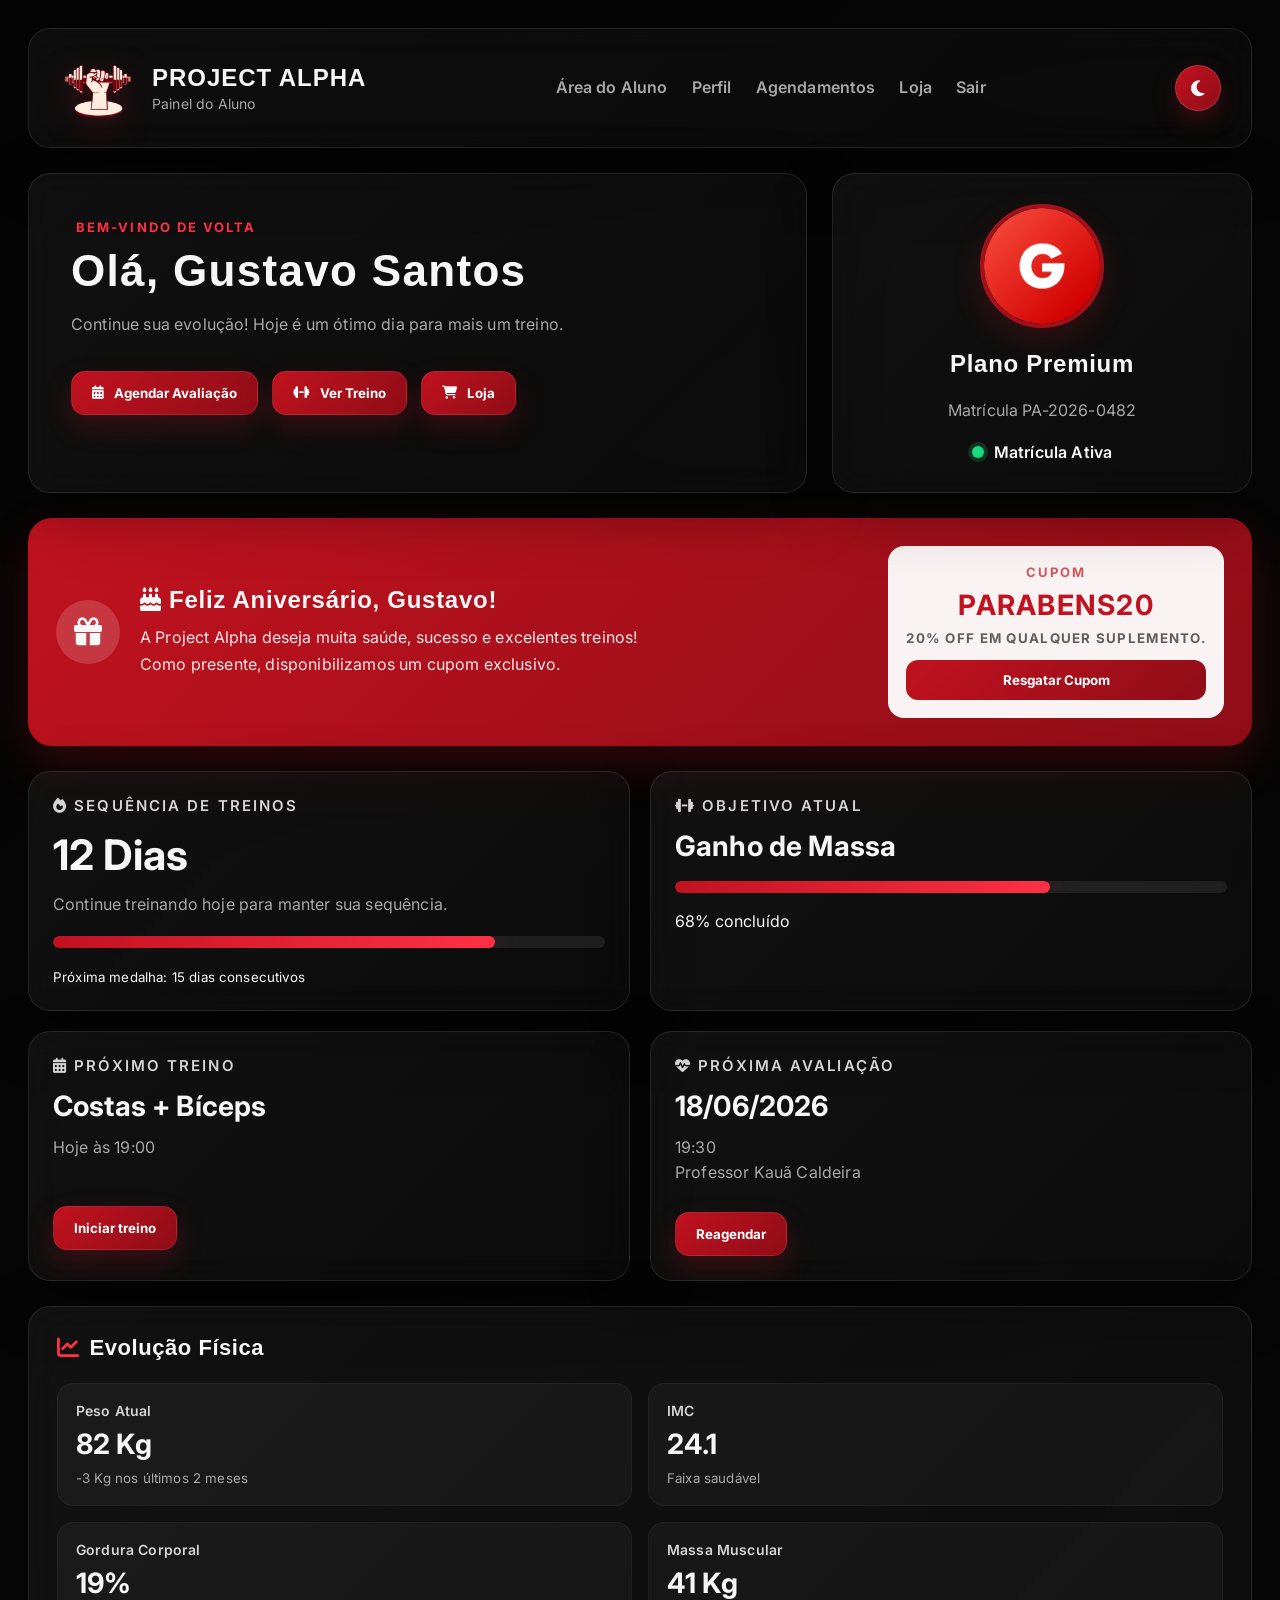
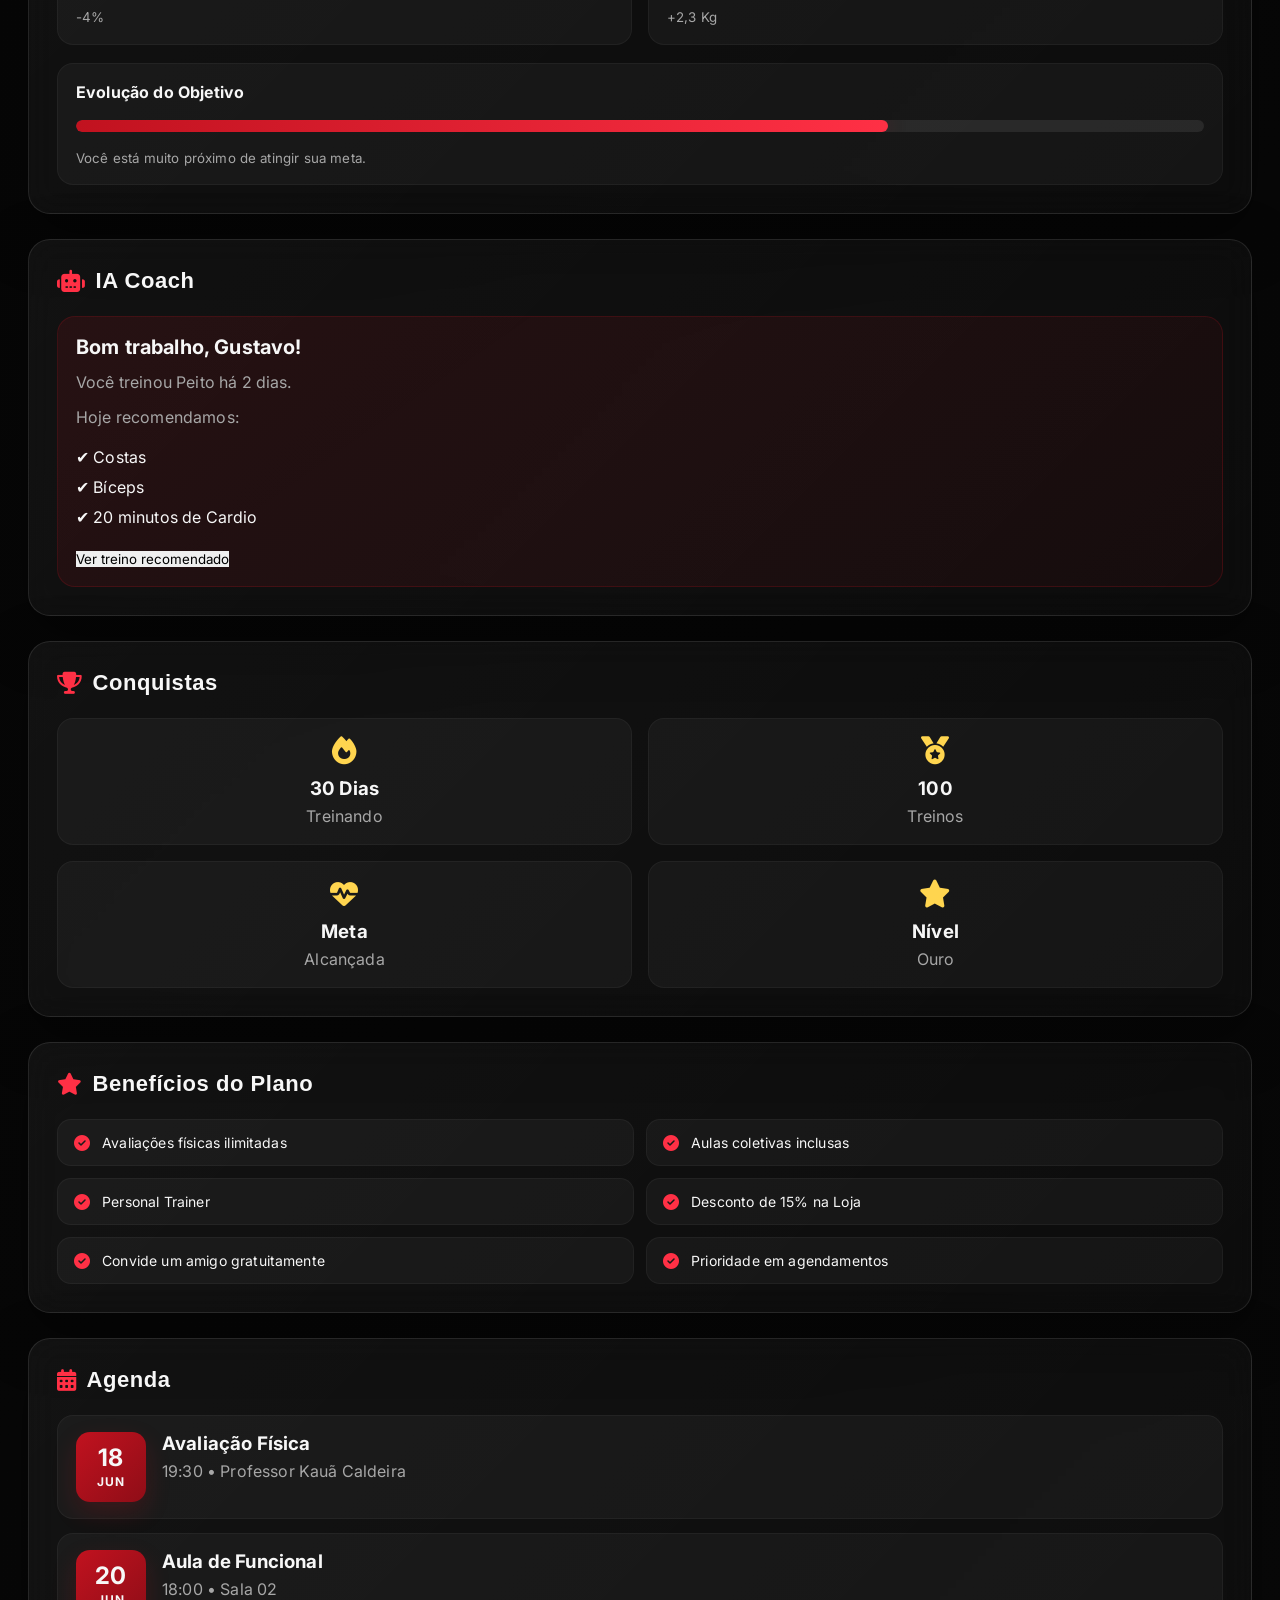
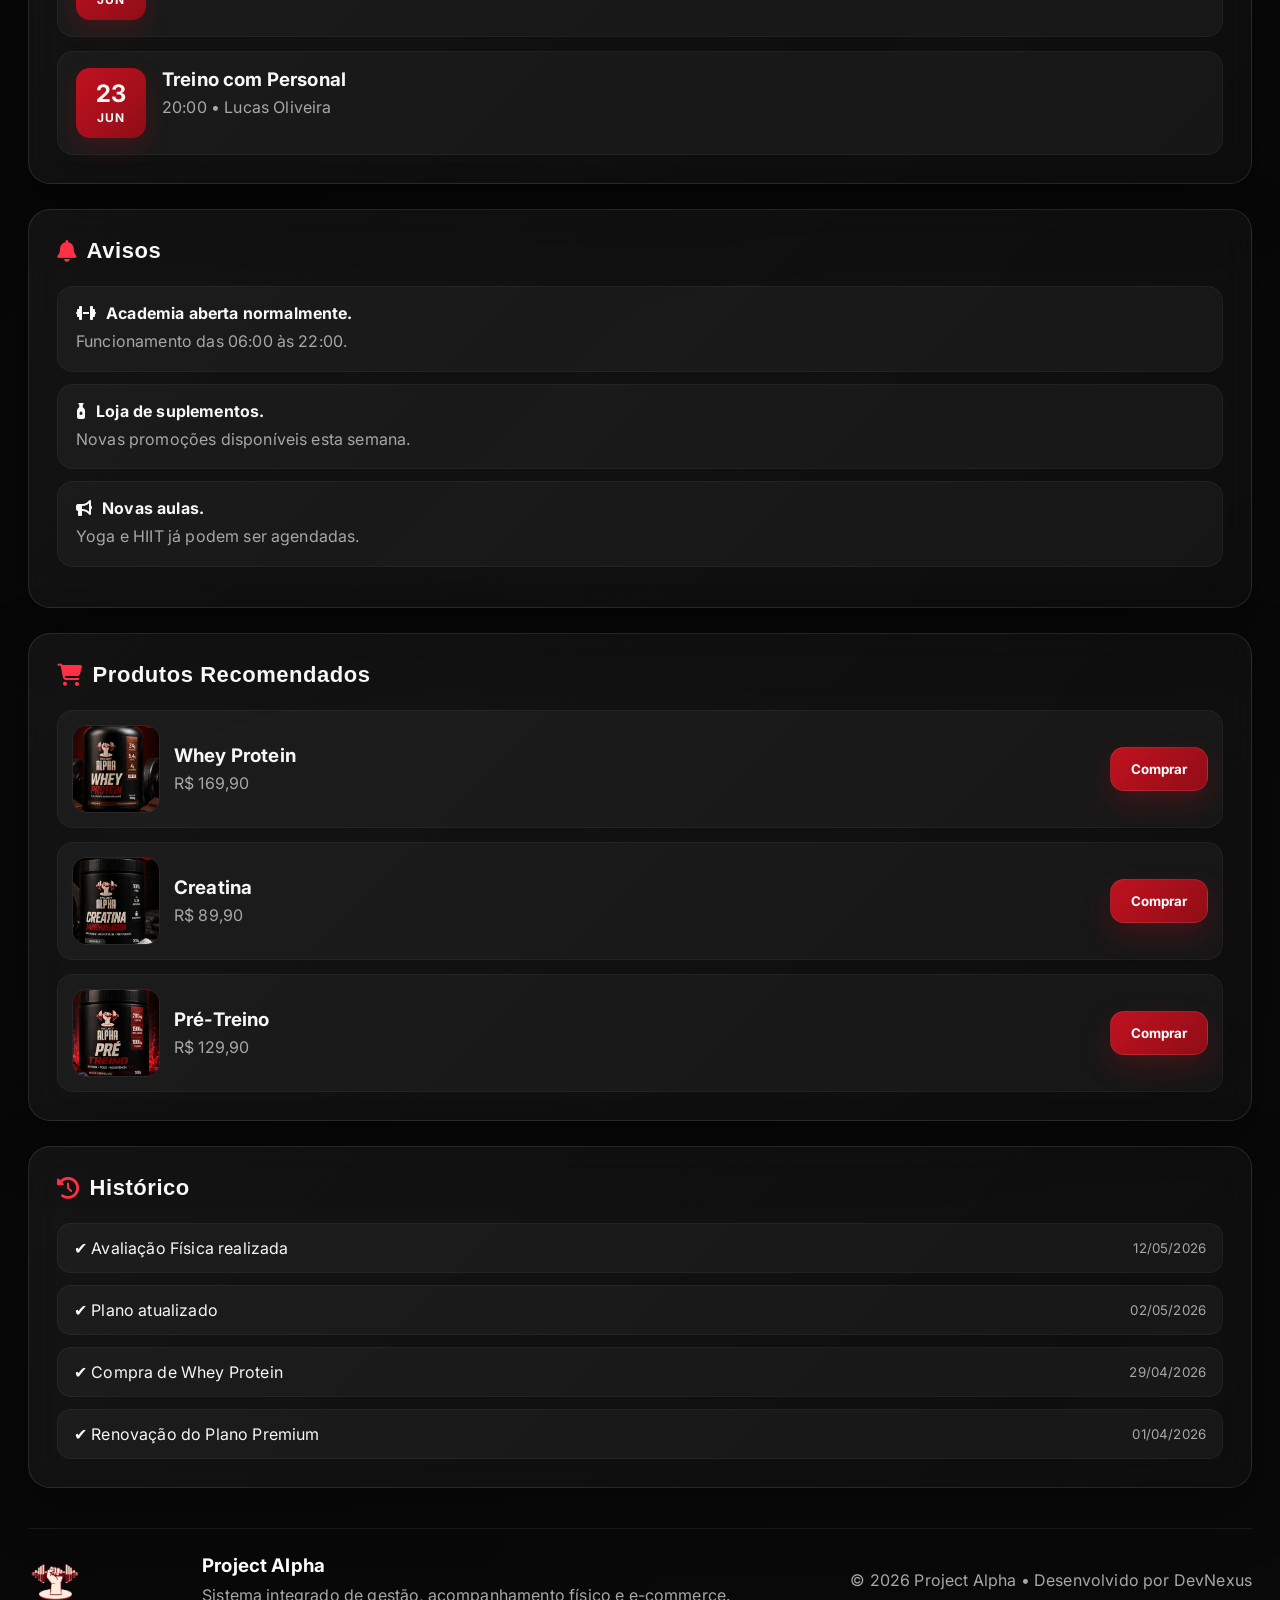
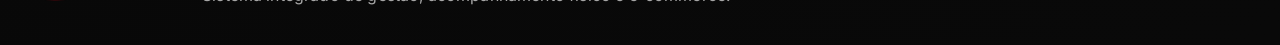
==== html/area-do-aluno.html @ a9310c5c "Ajusta estrutura removendo pasta duplicada e atualiza README" ====
<!doctype html>
<html lang="pt-BR">
	<head>
		<meta charset="utf-8">
		<meta name="viewport" content="width=device-width, initial-scale=1">
		<title>Área do Aluno</title>
        <link rel="stylesheet" href="https://cdnjs.cloudflare.com/ajax/libs/font-awesome/6.5.0/css/all.min.css">
        <link href="https://fonts.googleapis.com/css2?family=Inter:wght@600;700&display=swap" rel="stylesheet">
        <link rel="stylesheet" href="../css/estilo3.css">
	</head>
    <body class="area-do-aluno">

<div class="dashboard">

    <!-- NAVBAR -->

    <header class="topbar">

        <div class="logo-area">

            <img src="imagens/logo.png" alt="Project Alpha">

            <div>

                <h2>Project Alpha</h2>

                <span>Painel do Aluno</span>

            </div>

        </div>

        <nav>

            <a href="html/area-do-aluno.html">Área do Aluno</a>
            <a href="html/perfil-e-dados.html">Perfil</a>
            <a href="html/dashboard-alunos.html">Agendamentos</a>
            <a href="/e-commerce">Loja</a>
            <a href="index.html" class="logout">Sair</a>

        </nav>

        <div class="user-actions">

            <button class="themeButton">
                <i class="fa-solid fa-moon"></i>
            </button>

        </div>

    </header>


    <!-- BOAS VINDAS -->

    <section class="welcome">

        <div class="welcome-info">

            <span><i class="fa-solid fa-hand-wave"></i> Bem-vindo de volta</span>

            <h1>Olá, Gustavo Santos</h1>

            <p>

                Continue sua evolução!
                Hoje é um ótimo dia para mais um treino.

            </p>

            <div class="quick-buttons">

                <button type="button" onclick="window.location.href='dashboard-alunos.html'">

                    <i class="fa-solid fa-calendar-days"></i>

                    Agendar Avaliação

                </button>

                <button>

                    <i class="fa-solid fa-dumbbell"></i>

                    Ver Treino

                </button>

                <button type="button" onclick="window.location.href='/e-commerce'">

                    <i class="fa-solid fa-cart-shopping"></i>

                    Loja

                </button>

            </div>

        </div>

        

        <div class="profile-card">

            <img src="imagens/perfil.png" alt="Aluno">

            <h3>Plano Premium</h3>

            <span>Matrícula PA-2026-0482</span>

            <div class="status">

                <span class="online"></span>

                Matrícula Ativa

            </div>
            
        </div>

    </section>

    <!-- ANIVERSÁRIO -->

<section class="birthday-card">

    <div class="gift">

        <i class="fa-solid fa-gift"></i>

    </div>

    <div>

        <h2>

            <i class="fa-solid fa-cake-candles"></i> Feliz Aniversário, Gustavo!

        </h2>

        <p>

            A Project Alpha deseja muita saúde, sucesso e excelentes treinos!

        </p>

        <p>

            Como presente, disponibilizamos um cupom exclusivo.

        </p>

    </div>

    <div class="coupon">

        <span>Cupom</span>

        <h1>PARABENS20</h1>

        <small>

            20% OFF em qualquer suplemento.

        </small>

        <button>

            Resgatar Cupom

        </button>

    </div>

</section>

    <!-- PRIMEIRA LINHA -->

    <section class="cards-grid">

        <div class="card">

            <h3>

                <i class="fa-solid fa-fire"></i> Sequência de Treinos

            </h3>

            <h1>12 Dias</h1>

            <p>

                Continue treinando hoje para manter sua sequência.

            </p>

            <div class="progress">

                <div style="width:80%"></div>

            </div>

            <small>

                Próxima medalha:
                15 dias consecutivos

            </small>

        </div>

        <div class="card">

            <h3>

                <i class="fa-solid fa-dumbbell"></i> Objetivo Atual

            </h3>

            <h2>

                Ganho de Massa

            </h2>

            <div class="progress">

                <div style="width:68%"></div>

            </div>

            <span>

                68% concluído

            </span>

        </div>

        <div class="card">

            <h3>

                <i class="fa-solid fa-calendar-days"></i> Próximo Treino

            </h3>

            <h2>

                Costas + Bíceps

            </h2>

            <p>

                Hoje às 19:00

            </p>
            <br>

            <button>

                Iniciar treino

            </button>

        </div>

        <div class="card">

            <h3>

                <i class="fa-solid fa-heart-pulse"></i> Próxima Avaliação

            </h3>

            <h2>

                18/06/2026

            </h2>

            <p>

                19:30

                <br>

                Professor Kauã Caldeira

            </p>

            <button type="button" onclick="window.location.href='dashboard-2.html'">

                Reagendar

            </button>

        </div>

    </section>

    <!-- SEGUNDA LINHA -->

<section class="dashboard-grid">

    <!-- EVOLUÇÃO FÍSICA -->

    <div class="panel large">

        <div class="panel-header">

            <h2>

                <i class="fa-solid fa-chart-line"></i>

                Evolução Física

            </h2>

        </div>

        <div class="stats-grid">

            <div class="stat-card">

                <span>Peso Atual</span>

                <h2>82 Kg</h2>

                <small>-3 Kg nos últimos 2 meses</small>

            </div>

            <div class="stat-card">

                <span>IMC</span>

                <h2>24.1</h2>

                <small>Faixa saudável</small>

            </div>

            <div class="stat-card">

                <span>Gordura Corporal</span>

                <h2>19%</h2>

                <small>-4%</small>

            </div>

            <div class="stat-card">

                <span>Massa Muscular</span>

                <h2>41 Kg</h2>

                <small>+2,3 Kg</small>

            </div>

        </div>

        <div class="progress-box">

            <label>Evolução do Objetivo</label>

            <div class="progress">

                <div style="width:72%"></div>

            </div>

            <small>

                Você está muito próximo de atingir sua meta.

            </small>

        </div>

    </div>

    <!-- IA -->

    <div class="panel">

        <div class="panel-header">

            <h2>

                <i class="fa-solid fa-robot"></i> IA Coach

            </h2>

        </div>

        <div class="coach-box">

            <h3>

                Bom trabalho, Gustavo!

            </h3>

            <p>

                Você treinou Peito há 2 dias.

            </p>

            <p>

                Hoje recomendamos:

            </p>

            <ul>

                <li>✔ Costas</li>

                <li>✔ Bíceps</li>

                <li>✔ 20 minutos de Cardio</li>

            </ul>

            <button>

                Ver treino recomendado

            </button>

        </div>

    </div>

</section>

<section class="dashboard-grid">

    <!-- CONQUISTAS -->

    <div class="panel">

        <div class="panel-header">

            <h2>

                <i class="fa-solid fa-trophy"></i> Conquistas

            </h2>

        </div>

        <div class="achievement-grid">

            <div class="achievement">

                <i class="fa-solid fa-fire"></i>

                <h3>30 Dias</h3>

                <span>Treinando</span>

            </div>

            <div class="achievement">

                <i class="fa-solid fa-medal"></i>

                <h3>100</h3>

                <span>Treinos</span>

            </div>

            <div class="achievement">

                <i class="fa-solid fa-heart-pulse"></i>

                <h3>Meta</h3>

                <span>Alcançada</span>

            </div>

            <div class="achievement">

                <i class="fa-solid fa-star"></i>

                <h3>Nível</h3>

                <span>Ouro</span>

            </div>

        </div>

    </div>

    <!-- BENEFÍCIOS -->

    <div class="panel">

        <div class="panel-header">

            <h2>

                <i class="fa-solid fa-star"></i> Benefícios do Plano

            </h2>

        </div>

        <ul class="benefits">

            <li>Avaliações físicas ilimitadas</li>

            <li>Aulas coletivas inclusas</li>

            <li>Personal Trainer</li>

            <li>Desconto de 15% na Loja</li>

            <li>Convide um amigo gratuitamente</li>

            <li>Prioridade em agendamentos</li>

        </ul>

    </div>

</section>

<!-- QUARTA LINHA -->

<section class="dashboard-grid">

    <!-- AGENDA -->

    <div class="panel large">

        <div class="panel-header">

            <h2>

                <i class="fa-solid fa-calendar-days"></i>

                Agenda

            </h2>

        </div>

        <div class="schedule-list">

            <div class="schedule-item">

                <div class="date-box">
                    <span>18</span>
                    <small>JUN</small>
                </div>

                <div>

                    <h3>Avaliação Física</h3>

                    <p>19:30 • Professor Kauã Caldeira</p>

                </div>

            </div>

            <div class="schedule-item">

                <div class="date-box">
                    <span>20</span>
                    <small>JUN</small>
                </div>

                <div>

                    <h3>Aula de Funcional</h3>

                    <p>18:00 • Sala 02</p>

                </div>

            </div>

            <div class="schedule-item">

                <div class="date-box">
                    <span>23</span>
                    <small>JUN</small>
                </div>

                <div>

                    <h3>Treino com Personal</h3>

                    <p>20:00 • Lucas Oliveira</p>

                </div>

            </div>

        </div>

    </div>

    <!-- AVISOS -->

    <div class="panel">

        <div class="panel-header">

            <h2>

                <i class="fa-solid fa-bell"></i>

                Avisos

            </h2>

        </div>

        <div class="notice-card">

            <h4><i class="fa-solid fa-dumbbell"></i> Academia aberta normalmente.</h4>

            <p>Funcionamento das 06:00 às 22:00.</p>

        </div>

        <div class="notice-card">

            <h4><i class="fa-solid fa-bottle-droplet"></i> Loja de suplementos.</h4>

            <p>Novas promoções disponíveis esta semana.</p>

        </div>

        <div class="notice-card">

            <h4><i class="fa-solid fa-bullhorn"></i> Novas aulas.</h4>

            <p>Yoga e HIIT já podem ser agendadas.</p>

        </div>

    </div>

</section>



<!-- QUINTA LINHA -->

<section class="dashboard-grid">

    <!-- PRODUTOS -->

    <div class="panel">

        <div class="panel-header">

            <h2>

                <i class="fa-solid fa-cart-shopping"></i>

                Produtos Recomendados

            </h2>

        </div>

        <div class="product-list">

            <div class="product">

                <img src="imagens/produto1.png">

                <div>

                    <h3>Whey Protein</h3>

                    <span>R$ 169,90</span>

                </div>

                <button type="button" onclick="window.location.href='/e-commerce'">Comprar</button>

            </div>

            <div class="product">

                <img src="imagens/produto2.png">

                <div>

                    <h3>Creatina</h3>

                    <span>R$ 89,90</span>

                </div>

                <button type="button" onclick="window.location.href='/e-commerce'">Comprar</button>

            </div>

            <div class="product">

                <img src="imagens/produto3.png">

                <div>

                    <h3>Pré-Treino</h3>

                    <span>R$ 129,90</span>

                </div>

                <button type="button" onclick="window.location.href='/e-commerce'">Comprar</button>

            </div>

        </div>

    </div>



    <!-- HISTÓRICO -->

    <div class="panel">

        <div class="panel-header">

            <h2>

                <i class="fa-solid fa-clock-rotate-left"></i>

                Histórico

            </h2>

        </div>

        <div class="history">

            <div class="history-item">

                ✔ Avaliação Física realizada

                <small>12/05/2026</small>

            </div>

            <div class="history-item">

                ✔ Plano atualizado

                <small>02/05/2026</small>

            </div>

            <div class="history-item">

                ✔ Compra de Whey Protein

                <small>29/04/2026</small>

            </div>

            <div class="history-item">

                ✔ Renovação do Plano Premium

                <small>01/04/2026</small>

            </div>

        </div>

    </div>

</section>

<footer class="footer-dashboard">

    <img src="imagens/logo.png" alt="Project Alpha">

    <div>

        <h3>Project Alpha</h3>

        <p>

            Sistema integrado de gestão, acompanhamento físico e e-commerce.

        </p>

    </div>

    <span>

        © 2026 Project Alpha • Desenvolvido por DevNexus

    </span>

</footer>

</div>

</body>
</html>
---- css/estilo3.css ----
/* =========================================
   PROJECT ALPHA - ÁREA DO ALUNO
   CSS PROFISSIONAL - IDENTIDADE PREMIUM
========================================= */

:root{
    --bg:#040404;
    --panel:rgba(14,14,14,0.9);
    --panel-strong:#151515;
    --surface:rgba(255,255,255,0.04);
    --surface-strong:rgba(255,255,255,0.07);

    --primary:#C1121F;
    --primary-dark:#8F0D17;
    --primary-soft:#ff3045;

    --text:#f7f7f7;
    --muted:#a7a7a7;
    --label:#d4d4d4;

    --border:rgba(255,255,255,0.1);
    --radius:22px;
    --shadow:0 20px 60px rgba(0,0,0,0.35);
    --shadow-soft:0 10px 30px rgba(0,0,0,0.2);

    --font-display:"Psilograph","Montserrat","Arial Black",sans-serif;
    --font-body:"Gilroy","Inter","Segoe UI",sans-serif;
    --transition:0.3s ease;
}

*{
    margin:0;
    padding:0;
    box-sizing:border-box;
}

html{
    scroll-behavior:smooth;
}

body{
    font-family:var(--font-body);
    background:
        radial-gradient(circle at top left,rgba(193,18,31,0.24),transparent 32%),
        radial-gradient(circle at bottom right,rgba(193,18,31,0.12),transparent 38%),
        linear-gradient(135deg,#050505 0%,#090909 100%);
    color:var(--text);
    min-height:100vh;
    overflow-x:hidden;
    letter-spacing:0.01em;
    position:relative;
}

body::before{
    content:"";
    position:fixed;
    inset:0;
    background-image:linear-gradient(rgba(255,255,255,0.025) 1px,transparent 1px),linear-gradient(90deg,rgba(255,255,255,0.025) 1px,transparent 1px);
    background-size:100px 100px;
    mask-image:linear-gradient(to bottom,rgba(0,0,0,0.45),transparent 85%);
    pointer-events:none;
    z-index:-1;
}

img{
    max-width:100%;
    display:block;
}

button{
    cursor:pointer;
    font-family:inherit;
    border:none;
}

a{
    text-decoration:none;
    color:inherit;
}

.dashboard{
    max-width:1600px;
    margin:auto;
    padding:28px;
    position:relative;
}

/* ================= NAVBAR ================= */

.topbar{
    display:flex;
    justify-content:space-between;
    align-items:center;
    background:linear-gradient(135deg,rgba(255,255,255,0.04),rgba(255,255,255,0.02));
    border:1px solid var(--border);
    border-radius:var(--radius);
    padding:20px 30px;
    margin-bottom:25px;
    box-shadow:var(--shadow);
    backdrop-filter:blur(20px);
}

.logo-area{
    display:flex;
    align-items:center;
    gap:15px;
}

.logo-area img{
    width:78px;
    filter:drop-shadow(0 8px 16px rgba(193,18,31,0.25));
}

.logo-area h2{
    font-family:var(--font-display);
    font-size:24px;
    font-weight:700;
    letter-spacing:0.04em;
    text-transform:uppercase;
}

.logo-area span{
    color:var(--muted);
    font-size:14px;
    display:block;
    margin-top:3px;
}

.topbar nav{
    display:flex;
    gap:24px;
    flex-wrap:wrap;
}

.topbar nav a{
    color:var(--muted);
    font-weight:600;
    position:relative;
    transition:var(--transition);
    padding-bottom:3px;
}

.topbar nav a::after{
    content:"";
    position:absolute;
    left:0;
    bottom:0;
    width:0;
    height:2px;
    background:linear-gradient(90deg,var(--primary),var(--primary-soft));
    transition:var(--transition);
}

.topbar nav a:hover{
    color:var(--text);
}

.topbar nav a:hover::after{
    width:100%;
}

.themeButton{
    width:46px;
    height:46px;
    border-radius:50%;
    border:1px solid rgba(255,255,255,0.15);
    background:linear-gradient(135deg,var(--primary),var(--primary-dark));
    color:white;
    font-size:18px;
    box-shadow:0 10px 25px rgba(193,18,31,0.25);
    transition:transform var(--transition),box-shadow var(--transition);
}

.themeButton:hover{
    transform:translateY(-2px) scale(1.02);
    box-shadow:0 14px 30px rgba(193,18,31,0.34);
}

/* ================= BOAS VINDAS ================= */

.welcome{
    display:grid;
    grid-template-columns:1.8fr minmax(320px,420px);
    gap:25px;
    margin-bottom:25px;
}

.welcome-right{
    display:flex;
    flex-direction:column;
    gap:22px;
    justify-content:flex-start;
}

.info-panels{
    display:grid;
    gap:20px;
}

.welcome-info,
.profile-card,
.card,
.panel{
    background:linear-gradient(135deg,rgba(255,255,255,0.05),rgba(255,255,255,0.025));
    border:1px solid var(--border);
    border-radius:var(--radius);
    box-shadow:var(--shadow);
    backdrop-filter:blur(16px);
}

.welcome-info{
    padding:42px;
    position:relative;
    overflow:hidden;
}

.welcome-info::before{
    content:"";
    position:absolute;
    top:-60px;
    right:-40px;
    width:220px;
    height:220px;
    background:radial-gradient(circle,rgba(193,18,31,0.22) 0%,transparent 70%);
    pointer-events:none;
}

.welcome-info span{
    color:var(--primary-soft);
    font-weight:700;
    text-transform:uppercase;
    letter-spacing:0.16em;
    font-size:13px;
}

.welcome-info h1{
    margin-top:12px;
    font-family:var(--font-display);
    font-size:44px;
    line-height:1.05;
    letter-spacing:0.03em;
}

.welcome-info p{
    margin-top:16px;
    color:var(--muted);
    line-height:1.8;
    max-width:680px;
    font-size:16px;
}

.quick-buttons{
    display:flex;
    gap:14px;
    margin-top:32px;
    flex-wrap:wrap;
}

.quick-buttons button,
.card button,
.schedule button,
.ai-card button,
.product button{
    border:1px solid rgba(255,255,255,0.08);
    border-radius:14px;
    padding:13px 20px;
    background:linear-gradient(135deg,var(--primary),var(--primary-dark));
    color:white;
    font-weight:700;
    display:inline-flex;
    align-items:center;
    gap:10px;
    transition:transform var(--transition),box-shadow var(--transition),filter var(--transition);
    box-shadow:0 12px 28px rgba(193,18,31,0.24);
}

.quick-buttons button:hover,
.card button:hover,
.schedule button:hover,
.ai-card button:hover{
    transform:translateY(-3px);
    filter:brightness(1.06);
}

/* ================= PERFIL ================= */

.profile-card{
    display:flex;
    flex-direction:column;
    align-items:center;
    text-align:center;
    padding:30px;
    position:relative;
    gap:22px;
    max-width:100%;
    width:100%;
}

.profile-card img{
    width:124px;
    height:124px;
    border-radius:50%;
    object-fit:cover;
    margin:auto;
    border:4px solid rgba(193,18,31,0.85);
    box-shadow:0 12px 30px rgba(193,18,31,0.2);
}

.profile-card h3{
    margin-top:0;
    font-size:24px;
    font-family:var(--font-display);
    letter-spacing:0.03em;
}

.profile-card span{
    display:block;
    color:var(--muted);
}

.status{
    display:flex;
    align-items:center;
    gap:10px;
    font-weight:600;
    color:var(--text);
}

.profile-info-card{
    width:100%;
    text-align:left;
    background:linear-gradient(135deg,rgba(255,255,255,0.05),rgba(255,255,255,0.025));
    border:1px solid var(--border);
    border-radius:var(--radius);
    box-shadow:var(--shadow);
    backdrop-filter:blur(16px);
    padding:20px;
    margin:0;
}

.health-card{
    width:100%;
    background:linear-gradient(135deg,rgba(255,255,255,0.05),rgba(255,255,255,0.02));
    border:1px solid var(--border);
    border-radius:var(--radius);
    box-shadow:var(--shadow);
    backdrop-filter:blur(16px);
    padding:24px;
}

.health-card .panel-header,
.profile-info-card .panel-header{
    margin-bottom:14px;
}

.health-card .panel-header h2,
.profile-info-card .panel-header h2{
    font-size:18px;
}

.health-grid > div{
    min-height:100px;
    display:flex;
    flex-direction:column;
    justify-content:center;
    gap:8px;
}

.health-card h3{
    margin:0;
    font-size:20px;
}

.health-card span{
    color:var(--muted);
    font-size:13px;
}

.profile-info-card .panel-header h2{
    margin-bottom:14px;
}

.profile-info-card .panel-header h2{
    font-size:18px;
}

.profile-info-content{
    display:grid;
    grid-template-columns:1fr;
    gap:10px;
}

.profile-info-content p{
    display:flex;
    flex-direction:column;
    gap:6px;
    padding:10px 12px;
    border-radius:12px;
    background:var(--surface);
    border:1px solid rgba(255,255,255,0.04);
    font-size:13px;
}

.online{
    width:12px;
    height:12px;
    border-radius:50%;
    background:#17d97d;
    box-shadow:0 0 0 4px rgba(23,217,125,0.18);
}

/* ================= PRIMEIRA LINHA ================= */

.cards-grid{
    display:grid;
    grid-template-columns:repeat(4,1fr);
    gap:20px;
    margin-bottom:25px;
}

.card{
    padding:24px;
    position:relative;
    overflow:hidden;
}

.card::before{
    content:"";
    position:absolute;
    inset:auto -20px -30px auto;
    width:120px;
    height:120px;
    background:radial-gradient(circle,rgba(193,18,31,0.2),transparent 70%);
    pointer-events:none;
}

.card h3{
    color:var(--label);
    font-size:15px;
    margin-bottom:14px;
    text-transform:uppercase;
    letter-spacing:0.14em;
    font-weight:600;
}

.card h1{
    font-size:42px;
    font-weight:700;
}

.card h2{
    font-size:28px;
    font-weight:700;
}

.card p{
    color:var(--muted);
    margin:12px 0;
    line-height:1.6;
}

.card button{
    margin-top:14px;
}

/* ================= BARRA ================= */

.progress{
    width:100%;
    height:12px;
    background:rgba(255,255,255,0.08);
    border-radius:50px;
    overflow:hidden;
    margin:18px 0;
    position:relative;
}

.progress div{
    height:100%;
    border-radius:50px;
    background:linear-gradient(90deg,var(--primary),var(--primary-soft));
    box-shadow:0 0 20px rgba(193,18,31,0.25);
}

/* =========================================
   PROJECT ALPHA - ÁREA DO ALUNO
   CSS PARTE 2
========================================= */

/* ===== GRID DOS PAINÉIS ===== */

.dashboard-grid{
    display:grid;
    grid-template-columns:2fr 1fr;
    gap:25px;
    margin-bottom:25px;
}

.panel{
    padding:28px;
}

.profile-form{
    display:grid;
    gap:24px;
}

.form-row{
    display:grid;
    grid-template-columns:1fr 1fr;
    gap:20px;
}

.form-item{
    display:flex;
    flex-direction:column;
    gap:10px;
}

.form-item label{
    color:var(--label);
    font-size:0.95rem;
    font-weight:600;
}

.form-item input,
.form-item select,
.form-item textarea{
    width:100%;
    padding:14px 16px;
    border-radius:14px;
    border:1px solid rgba(255,255,255,0.12);
    background:rgba(255,255,255,0.06);
    color:var(--text);
    font-size:0.95rem;
}

.form-item select{
    appearance:none;
    -webkit-appearance:none;
    background-color:rgba(255,255,255,0.06);
    background-image:url("data:image/svg+xml,%3Csvg width='12' height='8' viewBox='0 0 12 8' xmlns='http://www.w3.org/2000/svg'%3E%3Cpath d='M1 1l5 5 5-5' stroke='%23ffffff' stroke-width='2' fill='none' stroke-linecap='round'/%3E%3C/svg%3E");
    background-repeat:no-repeat;
    background-position:right 16px center;
    background-size:12px 8px;
}

.form-item input:focus,
.form-item select:focus,
.form-item textarea:focus{
    outline:none;
    border-color:rgba(193,18,31,0.8);
    background:rgba(193,18,31,0.16);
    box-shadow:0 0 0 4px rgba(193,18,31,0.1);
}

.form-item select:focus,
.form-item select:active{
    background-color:rgba(255,255,255,0.06);
    border-color:rgba(193,18,31,0.8);
    box-shadow:0 0 0 4px rgba(193,18,31,0.1);
    color:rgb(0, 0, 0);
}

.form-item textarea{
    min-height:140px;
    resize:vertical;
}

.form-actions{
    display:flex;
    flex-wrap:wrap;
    gap:16px;
    justify-content:flex-end;
}

.form-actions button{
    border:1px solid rgba(255,255,255,0.08);
    border-radius:14px;
    padding:13px 22px;
    background:linear-gradient(135deg,var(--primary),var(--primary-dark));
    color:white;
    font-weight:700;
    display:inline-flex;
    align-items:center;
    justify-content:center;
    gap:10px;
    transition:transform var(--transition),box-shadow var(--transition),filter var(--transition);
    box-shadow:0 12px 28px rgba(193,18,31,0.24);
}

.form-actions button:hover{
    transform:translateY(-2px);
    filter:brightness(1.05);
}

.form-actions .secondary{
    background:rgba(255,255,255,0.08);
    color:var(--text);
    border-color:rgba(255,255,255,0.12);
    box-shadow:none;
}

.form-actions .secondary:hover{
    transform:none;
    filter:none;
    box-shadow:none;
    background:rgba(255,255,255,0.08);
}

@media(max-width:768px){
    .form-row{
        grid-template-columns:1fr;
    }
}

.panel-title{
    display:flex;
    justify-content:space-between;
    align-items:center;
    margin-bottom:24px;
}

.panel-title h2{
    font-size:24px;
    font-family:var(--font-display);
    letter-spacing:0.03em;
}

.panel-title span{
    color:var(--label);
    font-size:14px;
    font-weight:600;
}

/* ===== EVOLUÇÃO ===== */

.evolution{
    display:flex;
    flex-direction:column;
    gap:20px;
}

.evolution-item{
    display:flex;
    justify-content:space-between;
    align-items:center;
    padding:14px 0;
    border-bottom:1px solid rgba(255,255,255,0.05);
}

.evolution-item:last-child{
    border-bottom:none;
}

.evolution-info h4{
    font-size:18px;
    margin-bottom:6px;
}

.evolution-info span{
    color:var(--label);
    font-size:14px;
    font-weight:600;
}

.value{
    font-size:22px;
    font-weight:700;
    color:var(--text);
}

/* ===== IA COACH ===== */

.ai-card{
    border:1px solid rgba(193,18,31,0.24);
    border-radius:18px;
    padding:20px;
    background:linear-gradient(145deg,rgba(193,18,31,0.12),rgba(193,18,31,0.05));
    box-shadow:inset 0 1px 0 rgba(255,255,255,0.06);
}

.ai-card h3{
    margin-bottom:12px;
    font-size:20px;
}

.ai-card p{
    color:var(--muted);
    line-height:1.7;
}

.ai-card button{
    margin-top:20px;
}

/* ===== BENEFÍCIOS ===== */

.benefits{
    list-style:none;
    display:grid;
    grid-template-columns:repeat(2,1fr);
    gap:12px;
}

.benefits li{
    display:flex;
    align-items:center;
    gap:12px;
    padding:14px 16px;
    border-radius:14px;
    background:var(--surface);
    border:1px solid rgba(255,255,255,0.04);
    transition:transform var(--transition),background var(--transition);
    font-size:14px;
}

.benefits li:hover{
    transform:translateX(4px);
    background:var(--surface-strong);
}

.benefits li::before{
    content:"\f058";
    font-family:"Font Awesome 6 Free";
    font-weight:700;
    color:var(--primary-soft);
    font-size:16px;
    flex-shrink:0;
}

.benefit{
    display:flex;
    align-items:center;
    gap:16px;
    padding:16px 18px;
    border-radius:16px;
    background:var(--surface);
    border:1px solid rgba(255,255,255,0.04);
    transition:transform var(--transition),background var(--transition);
}

.benefit:hover{
    transform:translateX(4px);
    background:var(--surface-strong);
}

.benefit i{
    width:54px;
    height:54px;
    border-radius:50%;
    display:flex;
    align-items:center;
    justify-content:center;
    background:linear-gradient(135deg,var(--primary),var(--primary-dark));
    font-size:22px;
    box-shadow:0 10px 24px rgba(193,18,31,0.2);
}

.benefit h4{
    margin-bottom:6px;
}

.benefit p{
    color:var(--muted);
    font-size:14px;
}

/* ===== CONQUISTAS ===== */

.achievements{
    display:grid;
    grid-template-columns:repeat(2,1fr);
    gap:16px;
}

.achievement{
    background:var(--surface);
    border:1px solid rgba(255,255,255,0.04);
    border-radius:16px;
    padding:22px;
    text-align:center;
    transition:transform var(--transition),background var(--transition);
}

.achievement:hover{
    transform:translateY(-5px);
    background:var(--surface-strong);
}

.achievement i{
    font-size:36px;
    color:#FFD54F;
    margin-bottom:14px;
}

.achievement h4{
    margin-bottom:10px;
}

/* ===== OVERRIDES: remover manchas/vermelhidões nas páginas específicas ===== */
body.area-do-aluno,
body.perfil-e-dados{
    /* remove os grandes gradients vermelhos que criam "manchas" */
    background:linear-gradient(135deg,#050505 0%,#090909 100%);
}

body.area-do-aluno::before,
body.perfil-e-dados::before{
    /* remove a grade discreta sobre o fundo */
    background-image:none;
}

/* esconder/acalmar decorações locais que geram bolinhas vermelhas */
body.area-do-aluno .welcome-info::before,
body.area-do-aluno .card::before,
body.area-do-aluno .profile-card::before,
body.perfil-e-dados .welcome-info::before,
body.perfil-e-dados .card::before,
body.perfil-e-dados .profile-card::before{
    background:none !important;
    opacity:0 !important;
    pointer-events:none !important;
}

.achievement p{
    color:var(--muted);
    font-size:14px;
}

/* ===== CARTÃO ANIVERSÁRIO ===== */

.birthday{
    margin-top:24px;
    border-radius:20px;
    padding:30px;
    background:linear-gradient(135deg,var(--primary),var(--primary-dark));
    color:white;
    box-shadow:0 18px 45px rgba(193,18,31,0.25);
}

.birthday h2{
    margin-bottom:14px;
    font-family:var(--font-display);
    letter-spacing:0.03em;
}

.birthday p{
    line-height:1.7;
    margin-bottom:20px;
    color:rgba(255,255,255,0.9);
}

.coupon{
    display:inline-block;
    background:white;
    color:var(--primary);
    padding:13px 22px;
    border-radius:12px;
    font-weight:700;
    letter-spacing:0.08em;
    text-transform:uppercase;
}

/* ===== STREAK ===== */

.streak{
    margin-top:24px;
    display:flex;
    align-items:center;
    gap:16px;
    background:var(--surface);
    border:1px solid rgba(255,255,255,0.04);
    border-radius:16px;
    padding:20px;
}

.streak i{
    font-size:42px;
    color:#ff9800;
}

.streak h3{
    margin-bottom:6px;
}

.streak p{
    color:var(--muted);
}

/* ===== ESTATÍSTICAS ===== */

.stats{
    display:grid;
    grid-template-columns:repeat(3,1fr);
    gap:16px;
    margin-top:24px;
}

.stat{
    text-align:center;
    background:var(--surface);
    border:1px solid rgba(255,255,255,0.04);
    padding:22px;
    border-radius:16px;
}

.stat h1{
    color:var(--primary-soft);
    font-size:38px;
    margin-bottom:6px;
}

.stat span{
    color:var(--muted);
}

/* =========================================
   PROJECT ALPHA - ÁREA DO ALUNO
   CSS PARTE 3
========================================= */

/* ========= GRID INFERIOR ========= */

.bottom-grid{
    display:grid;
    grid-template-columns:2fr 1fr;
    gap:25px;
    margin-top:25px;
}

/* ========= AGENDA ========= */

.schedule{
    display:flex;
    flex-direction:column;
    gap:16px;
}

.schedule-item{
    display:flex;
    justify-content:space-between;
    align-items:center;
    padding:18px 20px;
    border-radius:16px;
    background:var(--surface);
    border:1px solid rgba(255,255,255,0.04);
    transition:transform var(--transition),background var(--transition);
}

.schedule-item:hover{
    transform:translateY(-2px);
    background:var(--surface-strong);
}

.schedule-left{
    display:flex;
    align-items:center;
    gap:16px;
}

.schedule-date{
    width:66px;
    height:66px;
    border-radius:14px;
    background:linear-gradient(135deg,var(--primary),var(--primary-dark));
    display:flex;
    flex-direction:column;
    justify-content:center;
    align-items:center;
    font-weight:700;
    box-shadow:0 10px 24px rgba(193,18,31,0.23);
}

.schedule-date h2{
    font-size:24px;
}

.schedule-date span{
    font-size:12px;
    text-transform:uppercase;
    letter-spacing:0.08em;
}

.schedule-info h3{
    margin-bottom:6px;
}

.schedule-info p{
    color:var(--muted);
}

.schedule button{
    min-width:120px;
    justify-content:center;
}

/* ========= HISTÓRICO ========= */

.history{
    display:flex;
    flex-direction:column;
    gap:16px;
}

.history-item{
    padding:18px;
    border-left:5px solid var(--primary);
    background:var(--surface);
    border-radius:14px;
    border:1px solid rgba(255,255,255,0.04);
}

.history-item h4{
    margin-bottom:6px;
}

.history-item span{
    color:var(--muted);
    font-size:14px;
}

/* ========= ALIMENTAÇÃO ========= */

.food-plan{
    display:flex;
    flex-direction:column;
    gap:16px;
}

.food{
    padding:18px;
    border-radius:16px;
    background:var(--surface);
    border:1px solid rgba(255,255,255,0.04);
}

.food h4{
    margin-bottom:10px;
}

.food p{
    color:var(--muted);
    line-height:1.6;
}

/* ========= AVISOS ========= */

.notifications{
    display:flex;
    flex-direction:column;
    gap:14px;
}

.notification{
    display:flex;
    gap:14px;
    align-items:flex-start;
    padding:16px;
    border-radius:16px;
    background:var(--surface);
    border:1px solid rgba(255,255,255,0.04);
}

.notification i{
    color:var(--primary);
    font-size:22px;
    margin-top:3px;
}

.notification h4{
    margin-bottom:5px;
}

.notification p{
    color:var(--muted);
    font-size:14px;
    line-height:1.6;
}

/* ========= RODAPÉ ========= */

.footer{
    margin-top:40px;
    border-top:1px solid rgba(255,255,255,0.08);
    padding:25px 0;
    display:flex;
    justify-content:space-between;
    align-items:center;
    color:var(--muted);
}

.footer strong{
    color:white;
}

.footer img{
    height:34px;
}

/* ========= SCROLL ========= */

::-webkit-scrollbar{
    width:10px;
}

::-webkit-scrollbar-thumb{
    background:linear-gradient(180deg,var(--primary),var(--primary-dark));
    border-radius:20px;
}

::-webkit-scrollbar-track{
    background:#111;
}

/* ================= SECTION STYLES ================= */

.panel-header{
    display:flex;
    align-items:center;
    justify-content:space-between;
    margin-bottom:22px;
}

.panel-header h2{
    display:flex;
    align-items:center;
    gap:10px;
    font-size:22px;
    font-family:var(--font-display);
    letter-spacing:0.025em;
}

.panel-header h2 i{
    color:var(--primary-soft);
}

.stats-grid{
    display:grid;
    grid-template-columns:repeat(2,1fr);
    gap:16px;
    margin-bottom:18px;
}

.stat-card{
    padding:18px;
    border-radius:16px;
    background:var(--surface);
    border:1px solid rgba(255,255,255,0.04);
}

.stat-card span{
    display:block;
    color:var(--label);
    font-size:14px;
    margin-bottom:8px;
    font-weight:600;
}

.stat-card h2{
    font-size:28px;
    margin-bottom:6px;
}

.stat-card small{
    color:var(--muted);
}

.progress-box{
    padding:18px;
    border-radius:16px;
    background:var(--surface);
    border:1px solid rgba(255,255,255,0.04);
}

.progress-box label{
    display:block;
    font-weight:700;
    margin-bottom:12px;
}

.progress-box small{
    color:var(--muted);
    display:block;
    margin-top:8px;
}

.coach-box{
    padding:18px;
    border-radius:18px;
    background:linear-gradient(145deg,rgba(193,18,31,0.12),rgba(193,18,31,0.05));
    border:1px solid rgba(193,18,31,0.2);
}

.coach-box h3{
    margin-bottom:10px;
    font-size:20px;
}

.coach-box p{
    color:var(--muted);
    margin-bottom:8px;
    line-height:1.7;
}

.coach-box ul{
    list-style:none;
    display:grid;
    gap:10px;
    margin:16px 0;
    color:var(--text);
}

.coach-box ul li{
    display:flex;
    align-items:center;
    gap:10px;
}

.coach-box button{
    margin-top:8px;
}

.achievement-grid{
    display:grid;
    grid-template-columns:repeat(2,1fr);
    gap:16px;
}

.achievement{
    padding:18px;
    text-align:center;
    border-radius:16px;
    background:var(--surface);
    border:1px solid rgba(255,255,255,0.04);
    transition:transform var(--transition),background var(--transition);
}

.achievement:hover{
    transform:translateY(-3px);
    background:var(--surface-strong);
}

.achievement i{
    font-size:28px;
    color:#FFD54F;
    margin-bottom:12px;
}

.achievement h3{
    margin-bottom:6px;
}

.achievement span{
    color:var(--muted);
}

.birthday-card{
    display:grid;
    grid-template-columns:auto 1fr auto;
    gap:20px;
    align-items:center;
    margin:25px 0;
    padding:28px;
    border-radius:24px;
    background:linear-gradient(135deg,var(--primary),var(--primary-dark));
    box-shadow:0 18px 45px rgba(193,18,31,0.23);
}

.gift{
    width:64px;
    height:64px;
    border-radius:50%;
    background:rgba(255,255,255,0.16);
    display:grid;
    place-items:center;
    font-size:28px;
}

.birthday-card h2{
    margin-bottom:10px;
    font-family:var(--font-display);
    letter-spacing:0.03em;
}

.birthday-card p{
    color:rgba(255,255,255,0.9);
    line-height:1.7;
}

.coupon{
    min-width:220px;
    padding:18px;
    border-radius:16px;
    background:rgba(255,255,255,0.95);
    color:var(--primary);
    text-align:center;
}

.coupon span{
    display:block;
    font-size:13px;
    text-transform:uppercase;
    letter-spacing:0.16em;
    opacity:0.7;
}

.coupon h1{
    font-size:28px;
    margin:8px 0;
}

.coupon small{
    display:block;
    margin-bottom:14px;
    color:#5f5f5f;
}

.coupon button{
    width:100%;
    background:linear-gradient(135deg,var(--primary),var(--primary-dark));
    color:white;
    border-radius:12px;
    padding:12px 16px;
    font-weight:700;
}

.schedule-list{
    display:flex;
    flex-direction:column;
    gap:14px;
}

.schedule-item{
    display:flex;
    align-items:flex-start;
    gap:16px;
    padding:16px 18px;
    border-radius:16px;
    background:var(--surface);
    border:1px solid rgba(255,255,255,0.04);
    text-align:left;
}

.schedule-item > div:last-child{
    flex:1;
}

.date-box{
    width:70px;
    height:70px;
    border-radius:14px;
    background:linear-gradient(135deg,var(--primary),var(--primary-dark));
    display:flex;
    flex-direction:column;
    justify-content:center;
    align-items:center;
    font-weight:700;
    box-shadow:0 10px 24px rgba(193,18,31,0.2);
}

.date-box span{
    font-size:24px;
    line-height:1;
}

.date-box small{
    font-size:12px;
    text-transform:uppercase;
    letter-spacing:0.08em;
    margin-top:4px;
}

.schedule-item h3{
    margin-bottom:6px;
}

.schedule-item p{
    color:var(--muted);
}

.notice-card{
    padding:16px 18px;
    border-radius:16px;
    background:var(--surface);
    border:1px solid rgba(255,255,255,0.04);
    margin-bottom:12px;
}

.notice-card h4{
    display:flex;
    align-items:center;
    gap:10px;
    margin-bottom:6px;
}

.notice-card p{
    color:var(--muted);
    line-height:1.6;
}

.product-list{
    display:flex;
    flex-direction:column;
    gap:14px;
}

.product{
    display:grid;
    grid-template-columns:88px 1fr auto;
    align-items:center;
    gap:14px;
    padding:14px;
    border-radius:16px;
    background:var(--surface);
    border:1px solid rgba(255,255,255,0.04);
}

.product img{
    width:88px;
    height:88px;
    object-fit:cover;
    border-radius:14px;
    border:1px solid rgba(255,255,255,0.06);
}

.product h3{
    margin-bottom:6px;
}

.product span{
    color:var(--muted);
}

.product button{
    width:auto;
    padding:13px 20px;
    justify-content:center;
}

.history{
    display:flex;
    flex-direction:column;
    gap:12px;
}

.history-item{
    display:flex;
    justify-content:space-between;
    align-items:center;
    gap:12px;
    padding:14px 16px;
    border-radius:14px;
    background:var(--surface);
    border:1px solid rgba(255,255,255,0.04);
    color:var(--text);
}

.history-item small{
    color:var(--muted);
}

.health-grid{
    display:grid;
    grid-template-columns:repeat(2,1fr);
    gap:14px;
}

.health-grid > div{
    padding:16px;
    border-radius:16px;
    background:var(--surface);
    border:1px solid rgba(255,255,255,0.04);
}

.health-grid h3{
    display:flex;
    align-items:center;
    gap:8px;
    margin-bottom:8px;
}

.health-grid span{
    color:var(--muted);
}

.profile-info-card{
    background:linear-gradient(135deg,rgba(255,255,255,0.05),rgba(255,255,255,0.025));
    border:1px solid var(--border);
    border-radius:var(--radius);
    box-shadow:var(--shadow);
    backdrop-filter:blur(16px);
    padding:20px;
    margin-bottom:25px;
    max-width:100%;
}

.profile-info-card .panel-header{
    margin-bottom:14px;
}

.profile-info-card .panel-header h2{
    font-size:18px;
}

.profile-info-card .profile-info-header{
    display:flex;
    flex-direction:column;
    align-items:center;
    text-align:center;
    gap:14px;
    margin-bottom:20px;
}

.profile-info-card .profile-info-header img{
    width:112px;
    height:112px;
    border-radius:50%;
    object-fit:cover;
    border:4px solid rgba(193,18,31,0.85);
    box-shadow:0 12px 30px rgba(193,18,31,0.2);
}

.profile-info-card .profile-info-header h3{
    margin:0;
    font-size:22px;
    font-family:var(--font-display);
    letter-spacing:0.03em;
}

.profile-info-card .profile-info-header span{
    color:var(--muted);
}

.profile-info-content{
    display:grid;
    grid-template-columns:1fr;
    gap:10px;
}

.profile-info-content p{
    display:flex;
    flex-direction:column;
    gap:6px;
    padding:10px 12px;
    border-radius:12px;
    background:var(--surface);
    border:1px solid rgba(255,255,255,0.04);
    font-size:13px;
}

.profile-info-content p strong{
    color:var(--label);
    font-weight:600;
    font-size:12px;
    text-transform:uppercase;
    letter-spacing:0.08em;
}

.profile-info-content p span{
    color:var(--text);
    font-weight:600;
    font-size:14px;
}

.profile-info{
    display:grid;
    gap:8px;
}

.profile-info p{
    padding:12px 0;
    border-bottom:1px solid rgba(255,255,255,0.06);
}

.profile-info p:last-child{
    border-bottom:none;
}

.footer-dashboard{
    margin-top:40px;
    padding:24px 0 10px;
    display:flex;
    justify-content:space-between;
    align-items:center;
    gap:16px;
    color:var(--muted);
    border-top:1px solid rgba(255,255,255,0.08);
}

.footer-dashboard h3{
    color:white;
    margin-bottom:8px;
}

.footer-dashboard img{
    width:54px;
}

/* ========= RESPONSIVIDADE ========= */

@media(max-width:1300px){
    .cards-grid{
        grid-template-columns:repeat(2,1fr);
    }

    .dashboard-grid,
    .bottom-grid{
        grid-template-columns:1fr;
    }
}

@media(max-width:900px){
    .welcome{
        grid-template-columns:1fr;
    }

    .welcome-right,
    .info-panels{
        width:100%;
    }

    .topbar{
        flex-direction:column;
        gap:20px;
    }

    .logo-area{
        flex-direction:column;
        text-align:center;
    }
}

@media(max-width:768px){
    .dashboard{
        padding:15px;
    }

    .cards-grid,
    .achievements,
    .stats,
    .stats-grid,
    .achievement-grid,
    .health-grid,
    .profile-info-content,
    .info-panels{
        grid-template-columns:1fr;
    }

    .birthday-card{
        grid-template-columns:1fr;
        text-align:left;
    }

    .coupon{
        min-width:auto;
    }

    .schedule-item{
        flex-direction:column;
        align-items:flex-start;
        gap:18px;
    }

    .schedule-left{
        flex-direction:column;
        align-items:flex-start;
    }

    .footer,
    .footer-dashboard{
        flex-direction:column;
        gap:18px;
        text-align:center;
    }

    .quick-buttons{
        flex-direction:column;
    }

    .quick-buttons button,
    .schedule button,
    .product button{
        width:100%;
        justify-content:center;
    }

    .product{
        grid-template-columns:1fr;
        text-align:center;
    }

    .product img{
        margin:auto;
    }
}

@media(max-width:480px){
    .welcome-info h1{
        font-size:32px;
    }

    .panel,
    .card,
    .profile-card{
        padding:20px;
    }
}
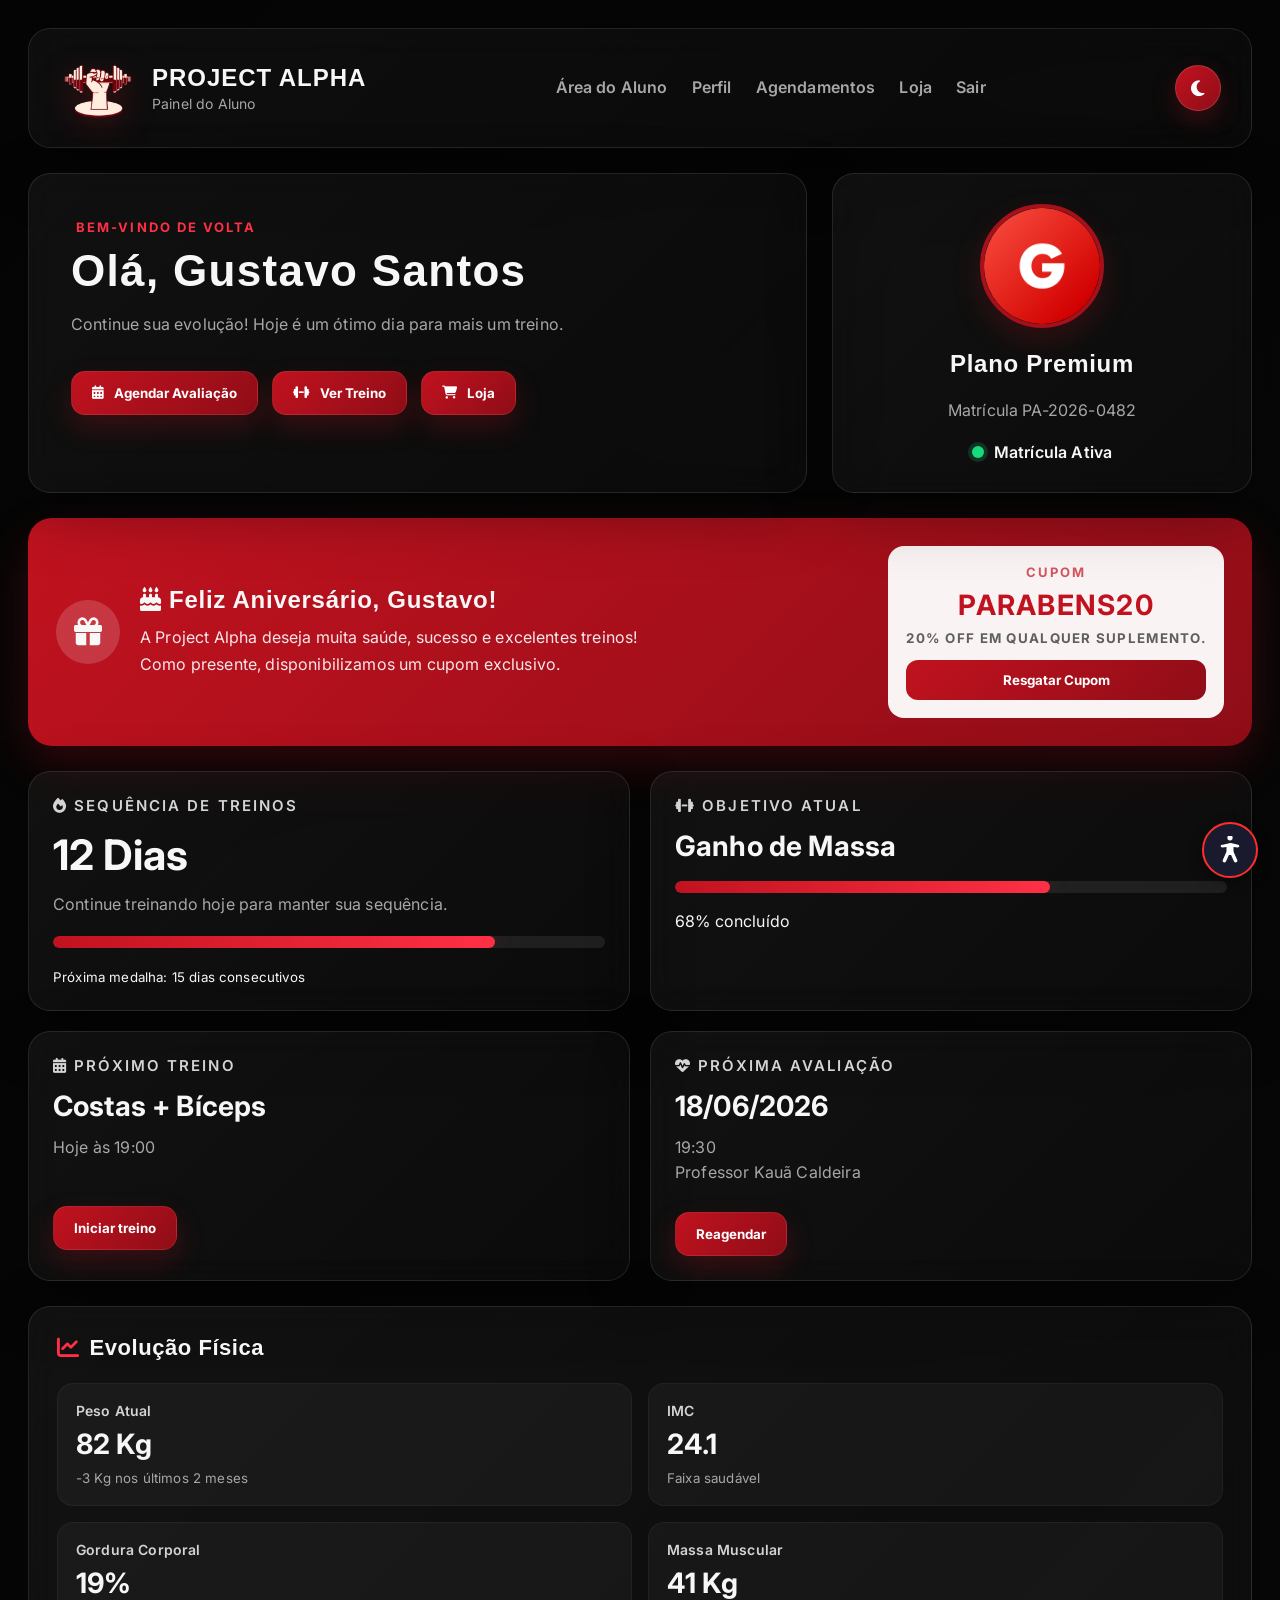
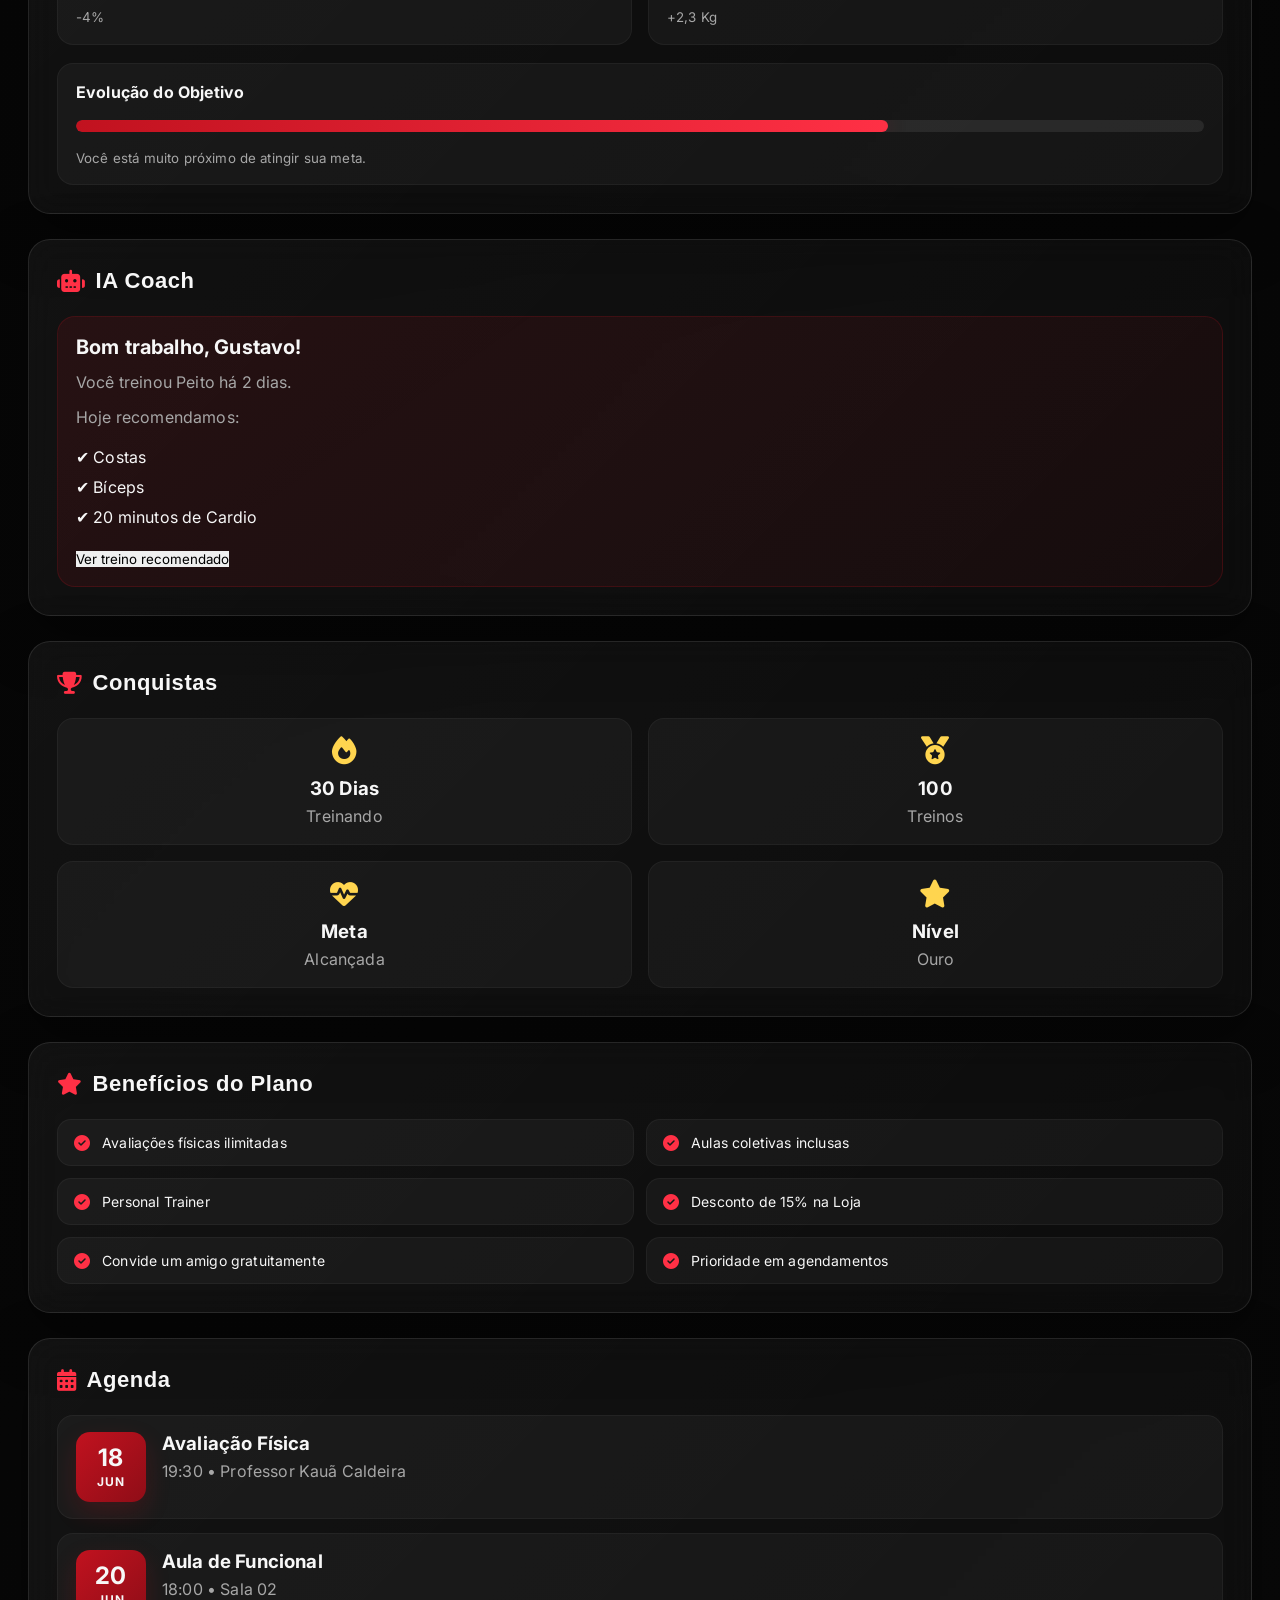
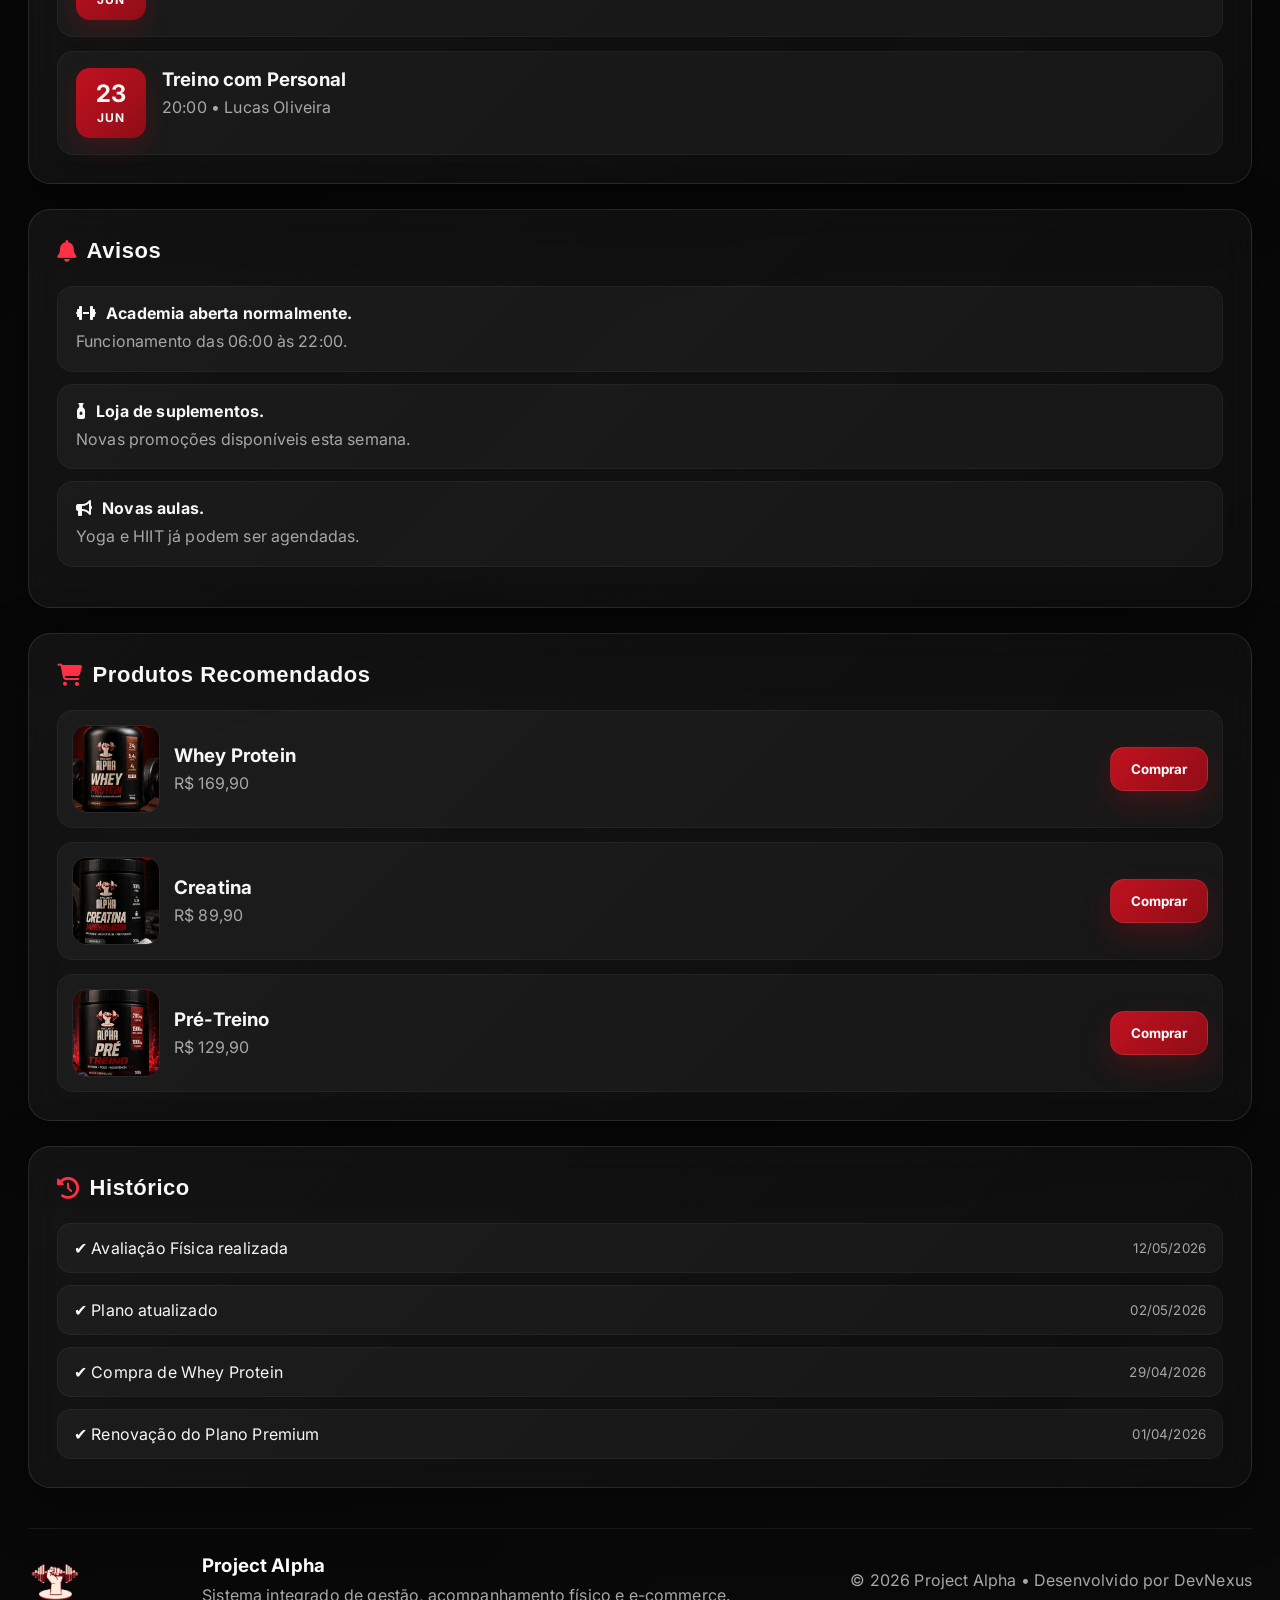
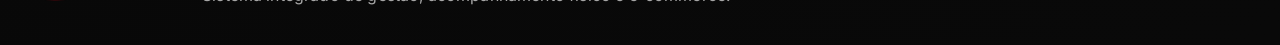
==== commit ed56b03a: "feat: aplica versão estável do sistema de acessibilidade sem bugs" ====
--- a/html/area-do-aluno.html
+++ b/html/area-do-aluno.html
@@ -42,8 +42,8 @@
 
         <div class="user-actions">
 
-            <button class="themeButton">
-                <i class="fa-solid fa-moon"></i>
+            <button class="themeButton" aria-label="Alternar tema claro/escuro" aria-pressed="false">
+                <i class="fa-solid fa-moon" aria-hidden="true"></i>
             </button>
 
         </div>
@@ -683,7 +683,7 @@
 
             <div class="product">
 
-                <img src="imagens/produto1.png">
+                <img src="imagens/produto1.png" alt="Whey Protein Concentrado 900g">
 
                 <div>
 
@@ -699,7 +699,7 @@
 
             <div class="product">
 
-                <img src="imagens/produto2.png">
+                <img src="imagens/produto2.png" alt="Creatina Monohidratada 300g">
 
                 <div>
 
@@ -715,7 +715,7 @@
 
             <div class="product">
 
-                <img src="imagens/produto3.png">
+                <img src="imagens/produto3.png" alt="BCAA em cápsulas">
 
                 <div>
 
@@ -817,5 +817,6 @@
 
 </div>
 
+  <script src="../js/acessibilidade.js" defer></script>
 </body>
 </html>
